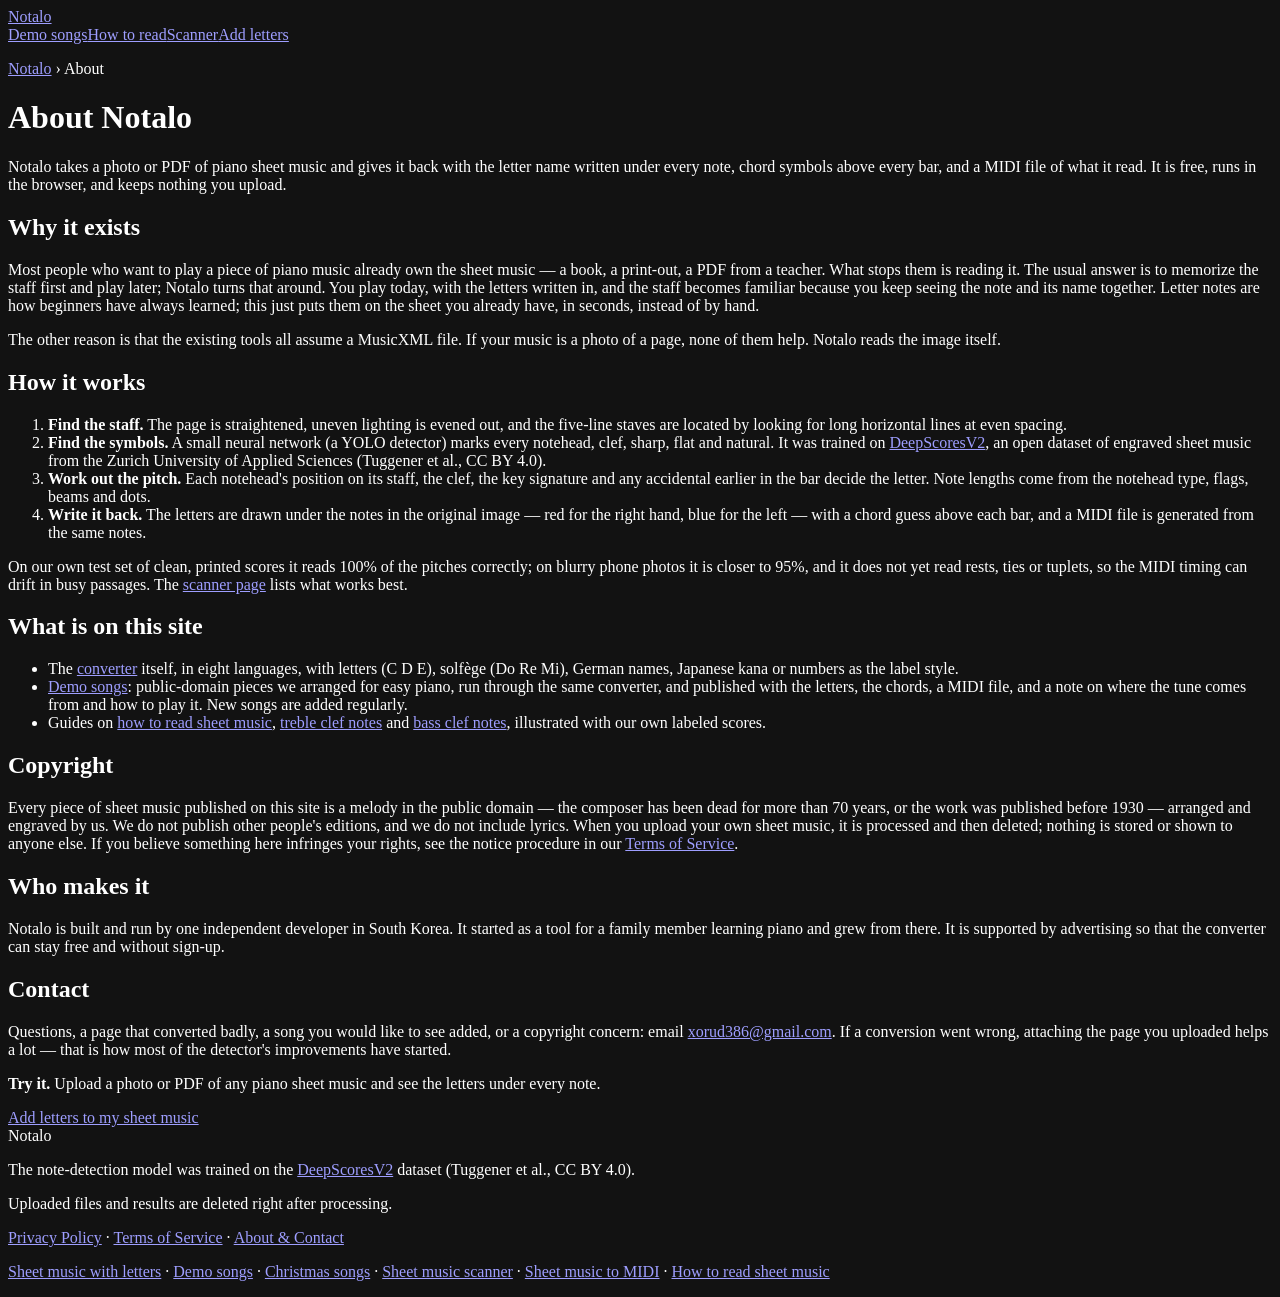
==== notalo/static/about.html @ 738a7577 "Content for AdSense "low value content" rejection: About page, song histories and walkthroughs, rich" ====
<!doctype html>
<html lang="en">
<meta charset="utf-8">
<meta name="viewport" content="width=device-width,initial-scale=1">
<meta name="color-scheme" content="dark">
<script async src="https://www.googletagmanager.com/gtag/js?id=G-YKTS1ZLM3G"></script>
<script>window.dataLayer=window.dataLayer||[];function gtag(){dataLayer.push(arguments);}gtag('js',new Date());gtag('config','G-YKTS1ZLM3G');</script>
<script async src="https://pagead2.googlesyndication.com/pagead/js/adsbygoogle.js?client=ca-pub-1044528124208901" crossorigin="anonymous"></script>
<title>About Notalo – Who Makes It and How It Works</title>
<meta name="description" content="Notalo is a free tool that reads a photo or PDF of piano sheet music and writes the letter under every note. Who makes it, how the note detection works, what it can and cannot read, and how to get in touch.">
<meta property="og:title" content="About Notalo"><meta property="og:description" content="Who makes Notalo, how the note detection works, and how to contact us."><meta property="og:url" content="https://notalo.xyz/about"><meta property="og:image" content="https://notalo.xyz/hero/sample_en.webp?v=1"><meta name="twitter:card" content="summary_large_image">
<link rel="canonical" href="https://notalo.xyz/about">
<link rel="icon" href="/favicon.ico" sizes="any"><link rel="icon" href="/favicon-32.png" type="image/png" sizes="32x32"><link rel="apple-touch-icon" href="/apple-touch-icon.png"><link rel="manifest" href="/manifest.json"><meta name="theme-color" content="#0C0C0C">
<link rel="stylesheet" href="/fonts.css?v=4">
<link rel="stylesheet" href="/style.css?v=4">
<script type="application/ld+json">{"@context": "https://schema.org", "@type": "AboutPage", "name": "About Notalo", "url": "https://notalo.xyz/about", "inLanguage": "en", "mainEntity": {"@type": "Organization", "name": "Notalo", "url": "https://notalo.xyz/", "email": "xorud386@gmail.com"}}</script>
<div class="wrap">
<header>
  <a class="brand" href="/">Notalo</a>
  <nav><span class="nav-links"><a class="nav-link" href="/letter-notes">Demo songs</a><a class="nav-link" href="/how-to-read-sheet-music">How to read</a><a class="nav-link" href="/sheet-music-scanner">Scanner</a></span><a class="btn-o" href="/#tool">Add letters</a></nav>
</header>
<main class="article">
<p class="toc"><a href="/">Notalo</a> › About</p>
<h1>About Notalo</h1>
<p class="lead">Notalo takes a photo or PDF of piano sheet music and gives it back with the letter name written under every note, chord symbols above every bar, and a MIDI file of what it read. It is free, runs in the browser, and keeps nothing you upload.</p>

<h2>Why it exists</h2>
<p>Most people who want to play a piece of piano music already own the sheet music — a book, a print-out, a PDF from a teacher. What stops them is reading it. The usual answer is to memorize the staff first and play later; Notalo turns that around. You play today, with the letters written in, and the staff becomes familiar because you keep seeing the note and its name together. Letter notes are how beginners have always learned; this just puts them on the sheet you already have, in seconds, instead of by hand.</p>
<p>The other reason is that the existing tools all assume a MusicXML file. If your music is a photo of a page, none of them help. Notalo reads the image itself.</p>

<h2>How it works</h2>
<ol>
  <li><strong>Find the staff.</strong> The page is straightened, uneven lighting is evened out, and the five-line staves are located by looking for long horizontal lines at even spacing.</li>
  <li><strong>Find the symbols.</strong> A small neural network (a YOLO detector) marks every notehead, clef, sharp, flat and natural. It was trained on <a href="https://zenodo.org/records/4012193" rel="noopener">DeepScoresV2</a>, an open dataset of engraved sheet music from the Zurich University of Applied Sciences (Tuggener et al., CC BY 4.0).</li>
  <li><strong>Work out the pitch.</strong> Each notehead's position on its staff, the clef, the key signature and any accidental earlier in the bar decide the letter. Note lengths come from the notehead type, flags, beams and dots.</li>
  <li><strong>Write it back.</strong> The letters are drawn under the notes in the original image — red for the right hand, blue for the left — with a chord guess above each bar, and a MIDI file is generated from the same notes.</li>
</ol>
<p>On our own test set of clean, printed scores it reads 100% of the pitches correctly; on blurry phone photos it is closer to 95%, and it does not yet read rests, ties or tuplets, so the MIDI timing can drift in busy passages. The <a href="/sheet-music-scanner">scanner page</a> lists what works best.</p>

<h2>What is on this site</h2>
<ul>
  <li>The <a href="/">converter</a> itself, in eight languages, with letters (C D E), solfège (Do Re Mi), German names, Japanese kana or numbers as the label style.</li>
  <li><a href="/letter-notes">Demo songs</a>: public-domain pieces we arranged for easy piano, run through the same converter, and published with the letters, the chords, a MIDI file, and a note on where the tune comes from and how to play it. New songs are added regularly.</li>
  <li>Guides on <a href="/how-to-read-sheet-music">how to read sheet music</a>, <a href="/treble-clef-notes">treble clef notes</a> and <a href="/bass-clef-notes">bass clef notes</a>, illustrated with our own labeled scores.</li>
</ul>

<h2>Copyright</h2>
<p>Every piece of sheet music published on this site is a melody in the public domain — the composer has been dead for more than 70 years, or the work was published before 1930 — arranged and engraved by us. We do not publish other people's editions, and we do not include lyrics. When you upload your own sheet music, it is processed and then deleted; nothing is stored or shown to anyone else. If you believe something here infringes your rights, see the notice procedure in our <a href="/terms.html">Terms of Service</a>.</p>

<h2>Who makes it</h2>
<p>Notalo is built and run by one independent developer in South Korea. It started as a tool for a family member learning piano and grew from there. It is supported by advertising so that the converter can stay free and without sign-up.</p>

<h2>Contact</h2>
<p>Questions, a page that converted badly, a song you would like to see added, or a copyright concern: email <a href="mailto:xorud386@gmail.com">xorud386@gmail.com</a>. If a conversion went wrong, attaching the page you uploaded helps a lot — that is how most of the detector's improvements have started.</p>

<div class="cta"><p><strong>Try it.</strong> Upload a photo or PDF of any piano sheet music and see the letters under every note.</p><a class="btn-p" href="/#tool">Add letters to my sheet music</a></div>
</main>
<footer>
  <span class="brand">Notalo</span>
  <div>
    <p>The note-detection model was trained on the <a href="https://zenodo.org/records/4012193" rel="noopener">DeepScoresV2</a> dataset (Tuggener et al., CC BY 4.0).</p>
    <p>Uploaded files and results are deleted right after processing.</p>
    <p><a href="/privacy.html">Privacy Policy</a> · <a href="/terms.html">Terms of Service</a> · <a href="/about">About &amp; Contact</a></p>
    <p><a href="/">Sheet music with letters</a> · <a href="/letter-notes">Demo songs</a> · <a href="/christmas-piano-songs-with-letters">Christmas songs</a> · <a href="/sheet-music-scanner">Sheet music scanner</a> · <a href="/sheet-music-to-midi">Sheet music to MIDI</a> · <a href="/how-to-read-sheet-music">How to read sheet music</a></p>
  </div>
</footer>
</div>
</html>
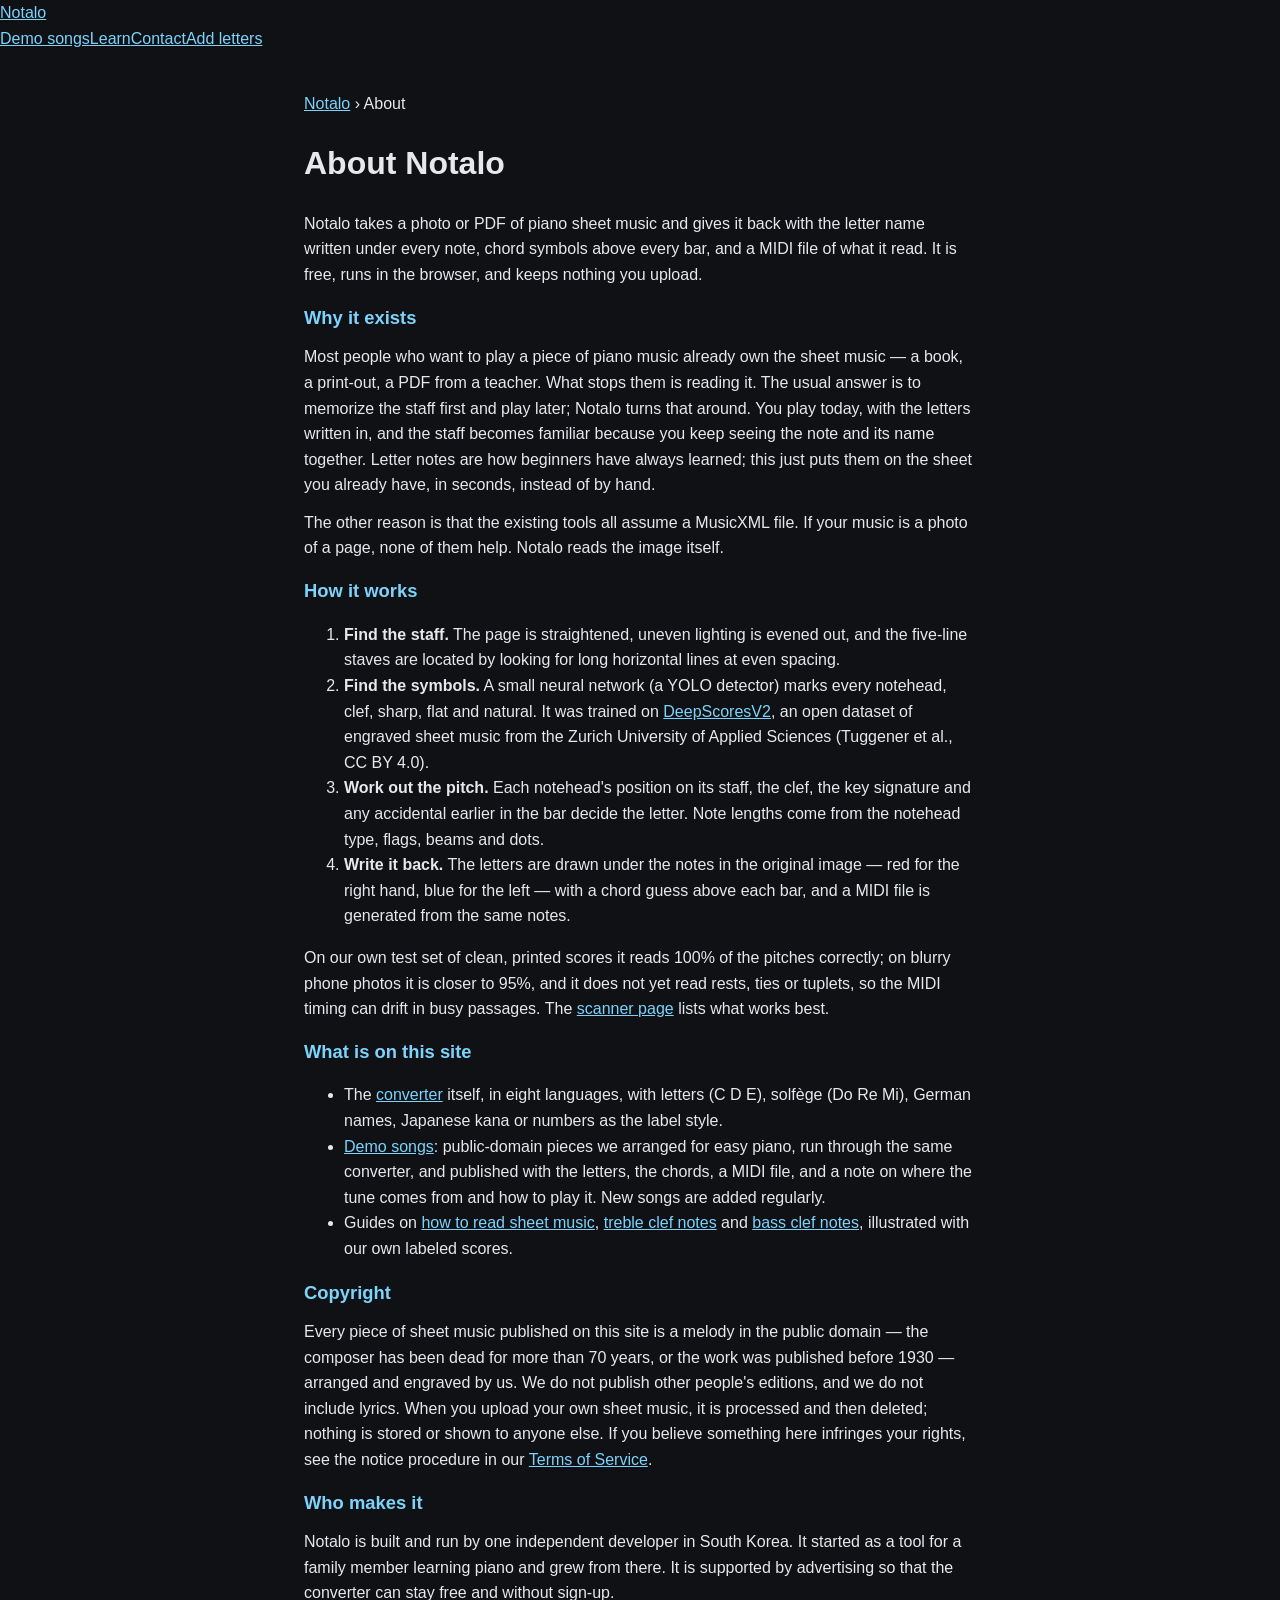
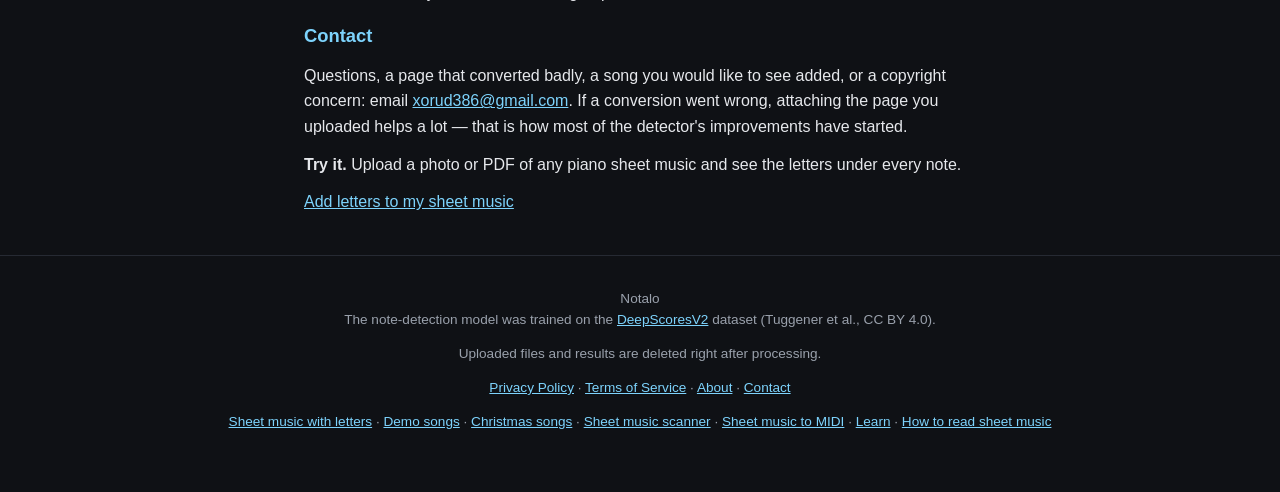
==== commit d196a3e6: "AdSense low-value-content response: /learn articles, contact page, HTML 404, author bylines - /learn" ====
--- a/notalo/static/about.html
+++ b/notalo/static/about.html
@@ -17,7 +17,7 @@
 <div class="wrap">
 <header>
   <a class="brand" href="/">Notalo</a>
-  <nav><span class="nav-links"><a class="nav-link" href="/letter-notes">Demo songs</a><a class="nav-link" href="/how-to-read-sheet-music">How to read</a><a class="nav-link" href="/sheet-music-scanner">Scanner</a></span><a class="btn-o" href="/#tool">Add letters</a></nav>
+  <nav><span class="nav-links"><a class="nav-link" href="/letter-notes">Demo songs</a><a class="nav-link" href="/learn">Learn</a><a class="nav-link" href="/contact">Contact</a></span><a class="btn-o" href="/#tool">Add letters</a></nav>
 </header>
 <main class="article">
 <p class="toc"><a href="/">Notalo</a> › About</p>
@@ -60,8 +60,8 @@
   <div>
     <p>The note-detection model was trained on the <a href="https://zenodo.org/records/4012193" rel="noopener">DeepScoresV2</a> dataset (Tuggener et al., CC BY 4.0).</p>
     <p>Uploaded files and results are deleted right after processing.</p>
-    <p><a href="/privacy.html">Privacy Policy</a> · <a href="/terms.html">Terms of Service</a> · <a href="/about">About &amp; Contact</a></p>
-    <p><a href="/">Sheet music with letters</a> · <a href="/letter-notes">Demo songs</a> · <a href="/christmas-piano-songs-with-letters">Christmas songs</a> · <a href="/sheet-music-scanner">Sheet music scanner</a> · <a href="/sheet-music-to-midi">Sheet music to MIDI</a> · <a href="/how-to-read-sheet-music">How to read sheet music</a></p>
+    <p><a href="/privacy.html">Privacy Policy</a> · <a href="/terms.html">Terms of Service</a> · <a href="/about">About</a> · <a href="/contact">Contact</a></p>
+    <p><a href="/">Sheet music with letters</a> · <a href="/letter-notes">Demo songs</a> · <a href="/christmas-piano-songs-with-letters">Christmas songs</a> · <a href="/sheet-music-scanner">Sheet music scanner</a> · <a href="/sheet-music-to-midi">Sheet music to MIDI</a> · <a href="/learn">Learn</a> · <a href="/how-to-read-sheet-music">How to read sheet music</a></p>
   </div>
 </footer>
 </div>
--- a/style.css
+++ b/style.css
@@ -0,0 +1,91 @@
+:root {
+  --bg: #0f1115;
+  --bg-alt: #171a21;
+  --text: #e6e8ec;
+  --text-dim: #9aa1ac;
+  --accent: #7dd3fc;
+  --border: #262a33;
+  --max-width: 720px;
+}
+
+* { box-sizing: border-box; }
+
+body {
+  margin: 0;
+  background: var(--bg);
+  color: var(--text);
+  font-family: -apple-system, BlinkMacSystemFont, "Segoe UI", "Noto Sans KR", sans-serif;
+  line-height: 1.6;
+}
+
+.hero {
+  padding: 4rem 1.5rem 3rem;
+  text-align: center;
+  border-bottom: 1px solid var(--border);
+}
+
+.hero h1 {
+  margin: 0 0 0.5rem;
+  font-size: 2.25rem;
+  letter-spacing: -0.02em;
+}
+
+.tagline {
+  margin: 0;
+  color: var(--text-dim);
+}
+
+main {
+  max-width: var(--max-width);
+  margin: 0 auto;
+  padding: 2.5rem 1.5rem;
+}
+
+section {
+  margin-bottom: 2.5rem;
+}
+
+h2 {
+  font-size: 1.15rem;
+  color: var(--accent);
+  margin-bottom: 0.75rem;
+}
+
+p {
+  margin: 0 0 0.75rem;
+}
+
+pre {
+  background: var(--bg-alt);
+  border: 1px solid var(--border);
+  border-radius: 8px;
+  padding: 1rem;
+  overflow-x: auto;
+}
+
+code {
+  font-family: ui-monospace, SFMono-Regular, Menlo, monospace;
+  font-size: 0.9rem;
+}
+
+a {
+  color: var(--accent);
+}
+
+.links {
+  list-style: none;
+  padding: 0;
+  margin: 0;
+}
+
+.links li {
+  padding: 0.35rem 0;
+}
+
+footer {
+  text-align: center;
+  padding: 2rem 1.5rem 3rem;
+  color: var(--text-dim);
+  font-size: 0.85rem;
+  border-top: 1px solid var(--border);
+}
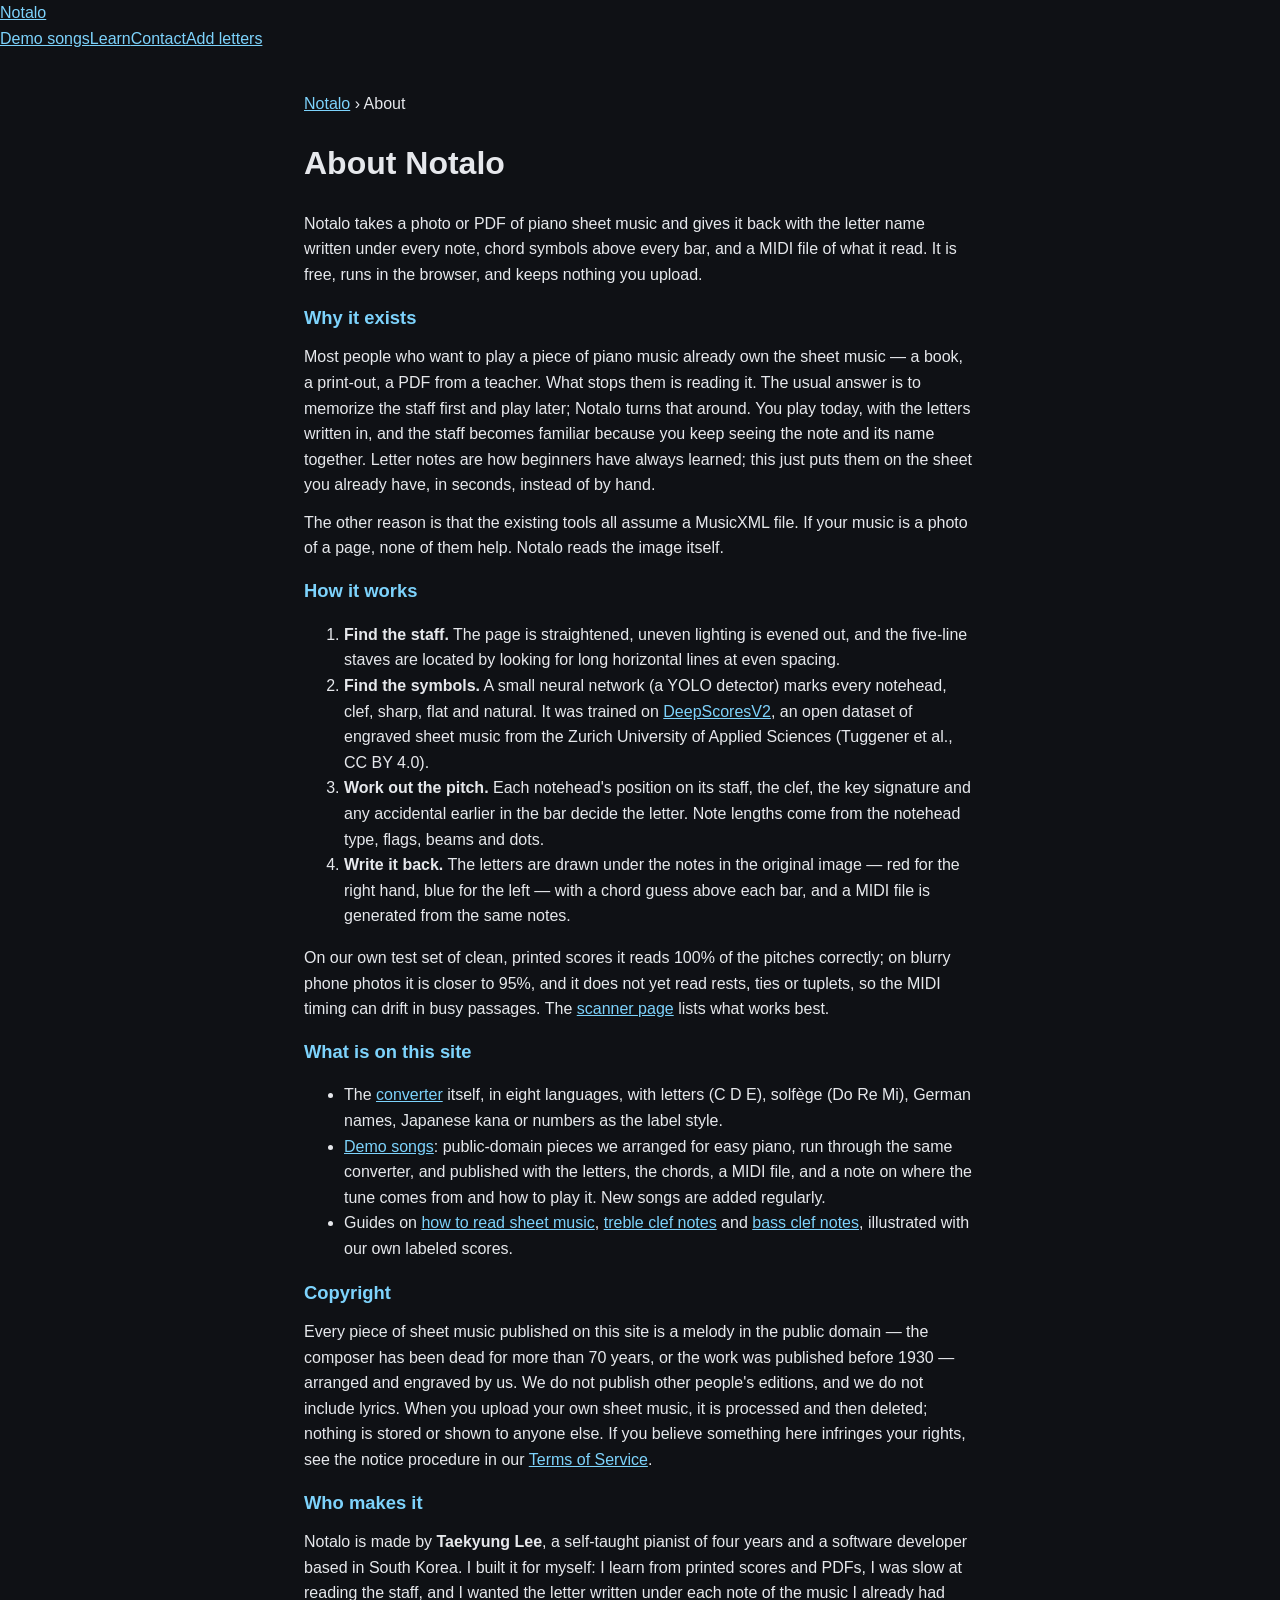
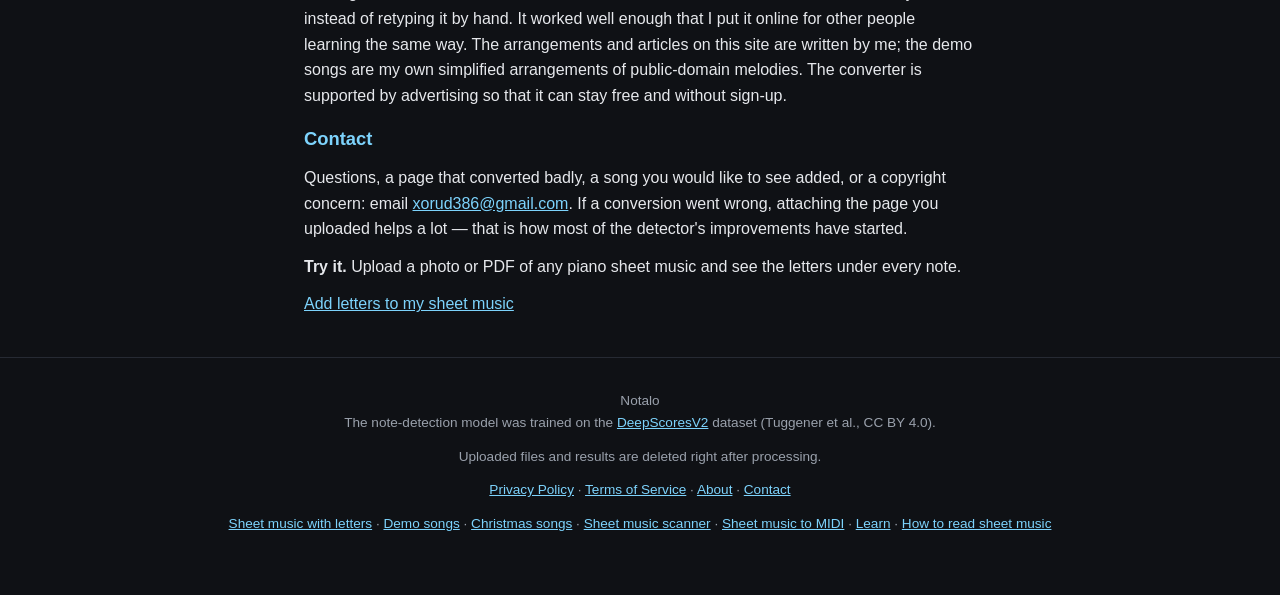
==== commit cb7a3085: "Name the author: Taekyung Lee, self-taught pianist, built Notalo for own use AUTHOR in app.py now dr" ====
--- a/notalo/static/about.html
+++ b/notalo/static/about.html
@@ -13,7 +13,7 @@
 <link rel="icon" href="/favicon.ico" sizes="any"><link rel="icon" href="/favicon-32.png" type="image/png" sizes="32x32"><link rel="apple-touch-icon" href="/apple-touch-icon.png"><link rel="manifest" href="/manifest.json"><meta name="theme-color" content="#0C0C0C">
 <link rel="stylesheet" href="/fonts.css?v=4">
 <link rel="stylesheet" href="/style.css?v=4">
-<script type="application/ld+json">{"@context": "https://schema.org", "@type": "AboutPage", "name": "About Notalo", "url": "https://notalo.xyz/about", "inLanguage": "en", "mainEntity": {"@type": "Organization", "name": "Notalo", "url": "https://notalo.xyz/", "email": "xorud386@gmail.com"}}</script>
+<script type="application/ld+json">{"@context": "https://schema.org", "@type": "AboutPage", "name": "About Notalo", "url": "https://notalo.xyz/about", "inLanguage": "en", "mainEntity": {"@type": "Organization", "name": "Notalo", "url": "https://notalo.xyz/", "email": "xorud386@gmail.com", "founder": {"@type": "Person", "name": "Taekyung Lee", "jobTitle": "Developer"}}}</script>
 <div class="wrap">
 <header>
   <a class="brand" href="/">Notalo</a>
@@ -48,7 +48,7 @@
 <p>Every piece of sheet music published on this site is a melody in the public domain — the composer has been dead for more than 70 years, or the work was published before 1930 — arranged and engraved by us. We do not publish other people's editions, and we do not include lyrics. When you upload your own sheet music, it is processed and then deleted; nothing is stored or shown to anyone else. If you believe something here infringes your rights, see the notice procedure in our <a href="/terms.html">Terms of Service</a>.</p>
 
 <h2>Who makes it</h2>
-<p>Notalo is built and run by one independent developer in South Korea. It started as a tool for a family member learning piano and grew from there. It is supported by advertising so that the converter can stay free and without sign-up.</p>
+<p>Notalo is made by <strong>Taekyung Lee</strong>, a self-taught pianist of four years and a software developer based in South Korea. I built it for myself: I learn from printed scores and PDFs, I was slow at reading the staff, and I wanted the letter written under each note of the music I already had instead of retyping it by hand. It worked well enough that I put it online for other people learning the same way. The arrangements and articles on this site are written by me; the demo songs are my own simplified arrangements of public-domain melodies. The converter is supported by advertising so that it can stay free and without sign-up.</p>
 
 <h2>Contact</h2>
 <p>Questions, a page that converted badly, a song you would like to see added, or a copyright concern: email <a href="mailto:xorud386@gmail.com">xorud386@gmail.com</a>. If a conversion went wrong, attaching the page you uploaded helps a lot — that is how most of the detector's improvements have started.</p>
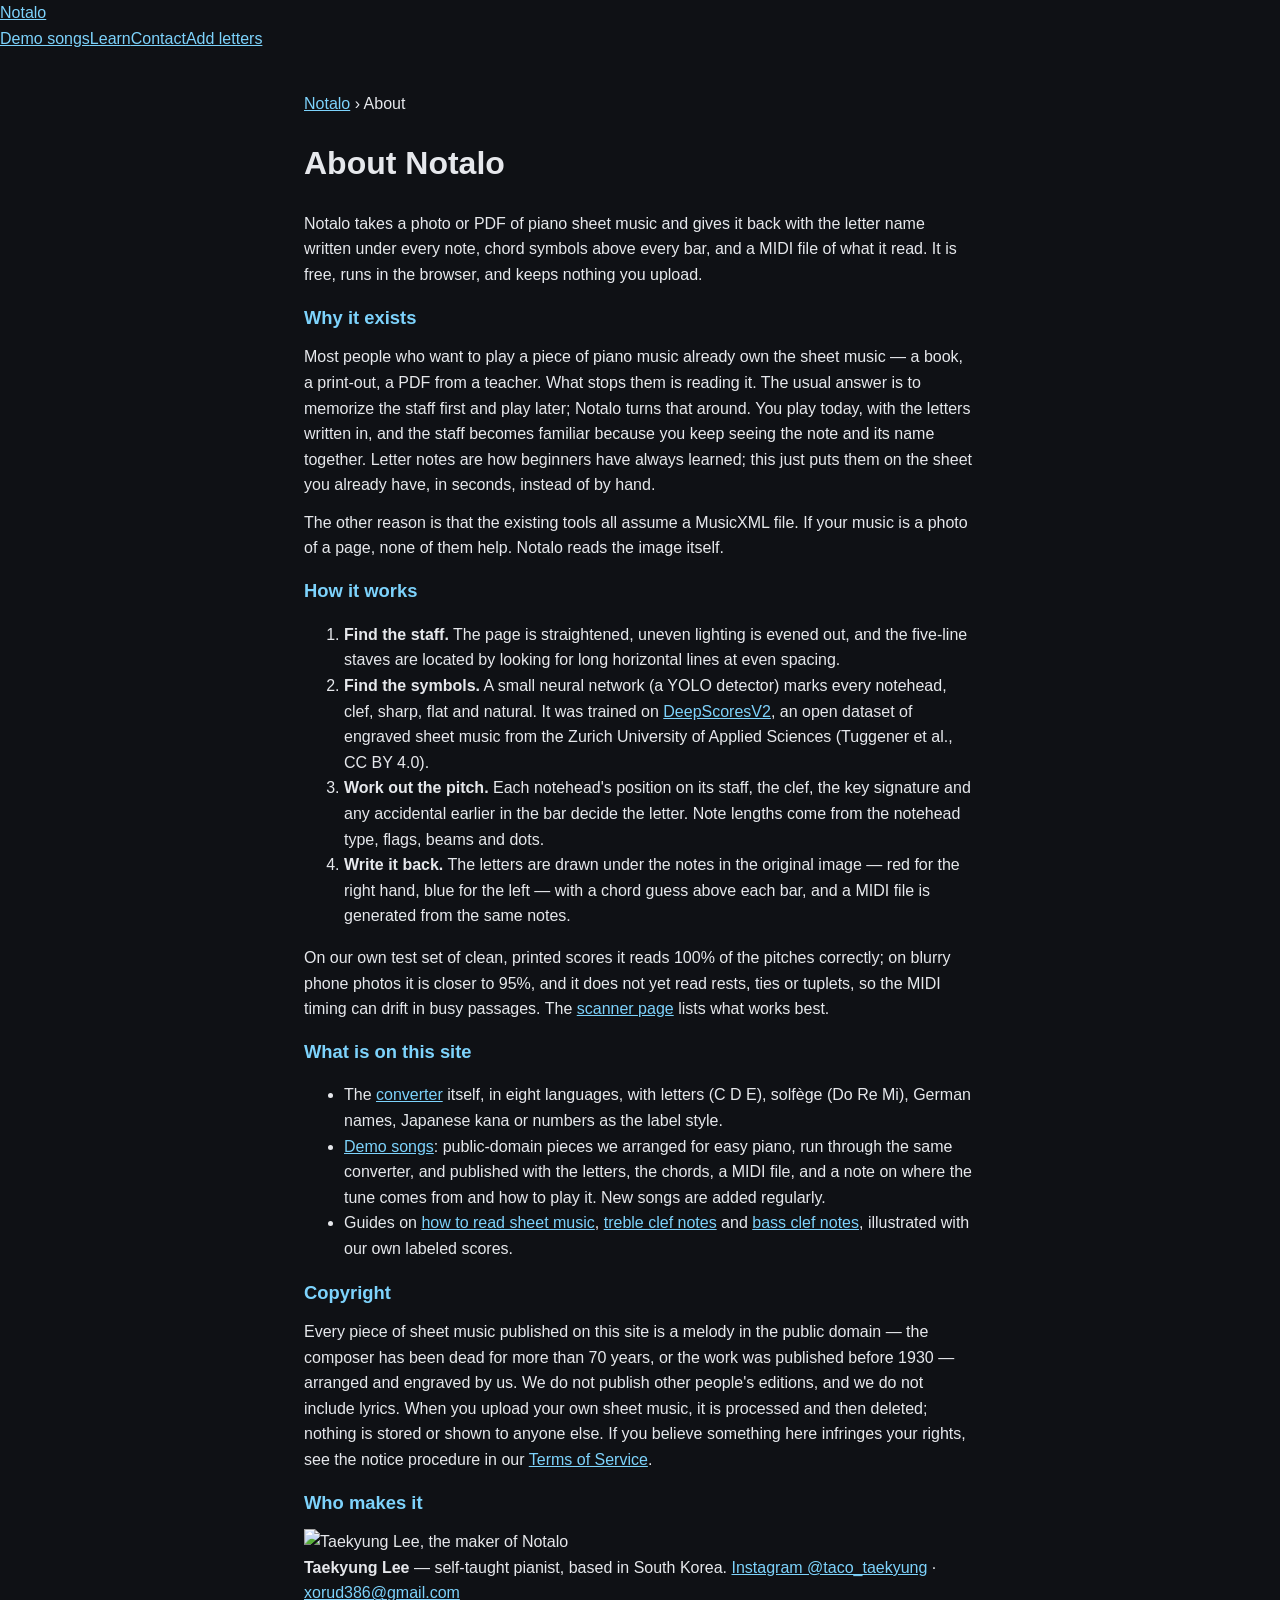
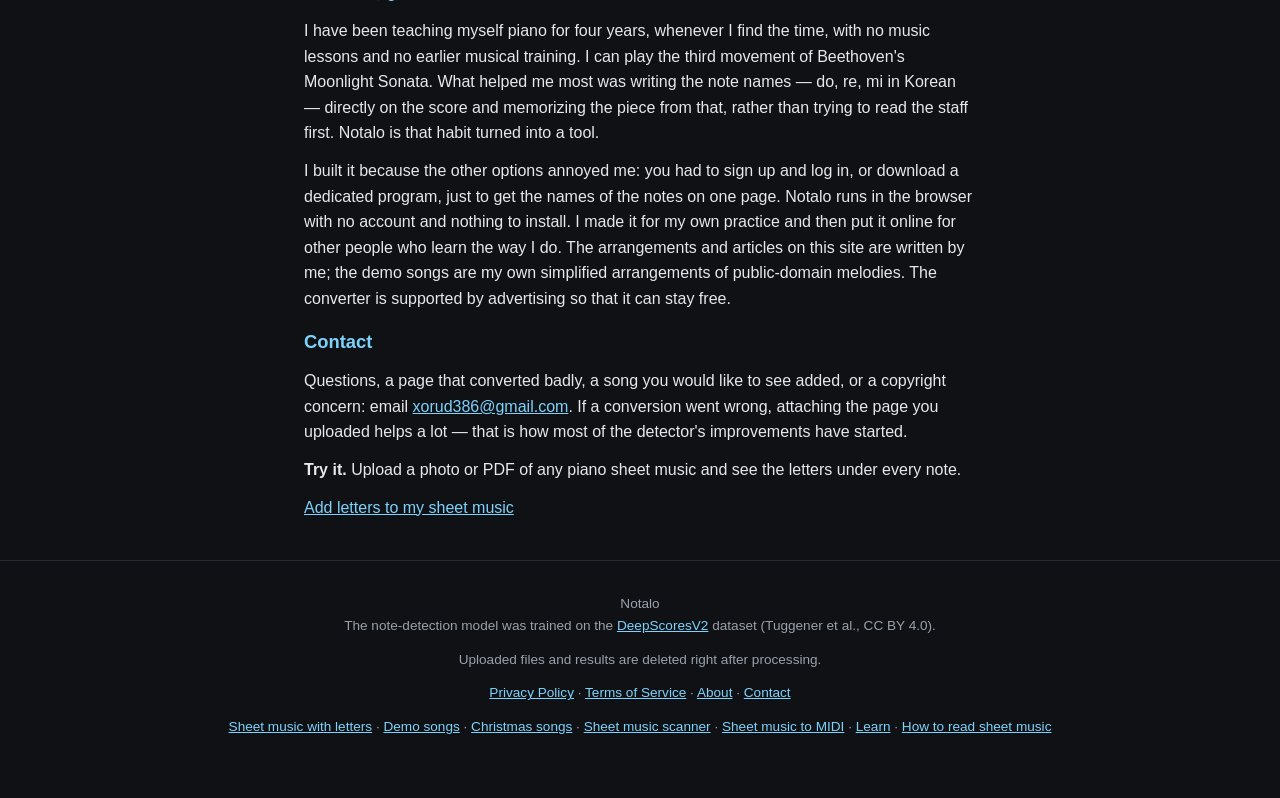
==== commit 3eba52b1: "About: photo, Instagram, piano history and why Notalo was built; author box on articles - static/tae" ====
--- a/notalo/static/about.html
+++ b/notalo/static/about.html
@@ -12,8 +12,8 @@
 <link rel="canonical" href="https://notalo.xyz/about">
 <link rel="icon" href="/favicon.ico" sizes="any"><link rel="icon" href="/favicon-32.png" type="image/png" sizes="32x32"><link rel="apple-touch-icon" href="/apple-touch-icon.png"><link rel="manifest" href="/manifest.json"><meta name="theme-color" content="#0C0C0C">
 <link rel="stylesheet" href="/fonts.css?v=4">
-<link rel="stylesheet" href="/style.css?v=4">
-<script type="application/ld+json">{"@context": "https://schema.org", "@type": "AboutPage", "name": "About Notalo", "url": "https://notalo.xyz/about", "inLanguage": "en", "mainEntity": {"@type": "Organization", "name": "Notalo", "url": "https://notalo.xyz/", "email": "xorud386@gmail.com", "founder": {"@type": "Person", "name": "Taekyung Lee", "jobTitle": "Developer"}}}</script>
+<link rel="stylesheet" href="/style.css?v=5">
+<script type="application/ld+json">{"@context": "https://schema.org", "@type": "AboutPage", "name": "About Notalo", "url": "https://notalo.xyz/about", "inLanguage": "en", "mainEntity": {"@type": "Organization", "name": "Notalo", "url": "https://notalo.xyz/", "email": "xorud386@gmail.com", "founder": {"@type": "Person", "name": "Taekyung Lee", "image": "https://notalo.xyz/taekyung.webp", "sameAs": ["https://www.instagram.com/taco_taekyung/"], "address": {"@type": "PostalAddress", "addressCountry": "KR"}}}}</script>
 <div class="wrap">
 <header>
   <a class="brand" href="/">Notalo</a>
@@ -48,7 +48,14 @@
 <p>Every piece of sheet music published on this site is a melody in the public domain — the composer has been dead for more than 70 years, or the work was published before 1930 — arranged and engraved by us. We do not publish other people's editions, and we do not include lyrics. When you upload your own sheet music, it is processed and then deleted; nothing is stored or shown to anyone else. If you believe something here infringes your rights, see the notice procedure in our <a href="/terms.html">Terms of Service</a>.</p>
 
 <h2>Who makes it</h2>
-<p>Notalo is made by <strong>Taekyung Lee</strong>, a self-taught pianist of four years and a software developer based in South Korea. I built it for myself: I learn from printed scores and PDFs, I was slow at reading the staff, and I wanted the letter written under each note of the music I already had instead of retyping it by hand. It worked well enough that I put it online for other people learning the same way. The arrangements and articles on this site are written by me; the demo songs are my own simplified arrangements of public-domain melodies. The converter is supported by advertising so that it can stay free and without sign-up.</p>
+<div class="author">
+  <img src="/taekyung.webp" alt="Taekyung Lee, the maker of Notalo" width="120" height="120">
+  <div>
+    <p><strong>Taekyung Lee</strong> — self-taught pianist, based in South Korea. <a href="https://www.instagram.com/taco_taekyung/" rel="me noopener" target="_blank">Instagram @taco_taekyung</a> · <a href="mailto:xorud386@gmail.com">xorud386@gmail.com</a></p>
+  </div>
+</div>
+<p>I have been teaching myself piano for four years, whenever I find the time, with no music lessons and no earlier musical training. I can play the third movement of Beethoven's Moonlight Sonata. What helped me most was writing the note names — do, re, mi in Korean — directly on the score and memorizing the piece from that, rather than trying to read the staff first. Notalo is that habit turned into a tool.</p>
+<p>I built it because the other options annoyed me: you had to sign up and log in, or download a dedicated program, just to get the names of the notes on one page. Notalo runs in the browser with no account and nothing to install. I made it for my own practice and then put it online for other people who learn the way I do. The arrangements and articles on this site are written by me; the demo songs are my own simplified arrangements of public-domain melodies. The converter is supported by advertising so that it can stay free.</p>
 
 <h2>Contact</h2>
 <p>Questions, a page that converted badly, a song you would like to see added, or a copyright concern: email <a href="mailto:xorud386@gmail.com">xorud386@gmail.com</a>. If a conversion went wrong, attaching the page you uploaded helps a lot — that is how most of the detector's improvements have started.</p>
